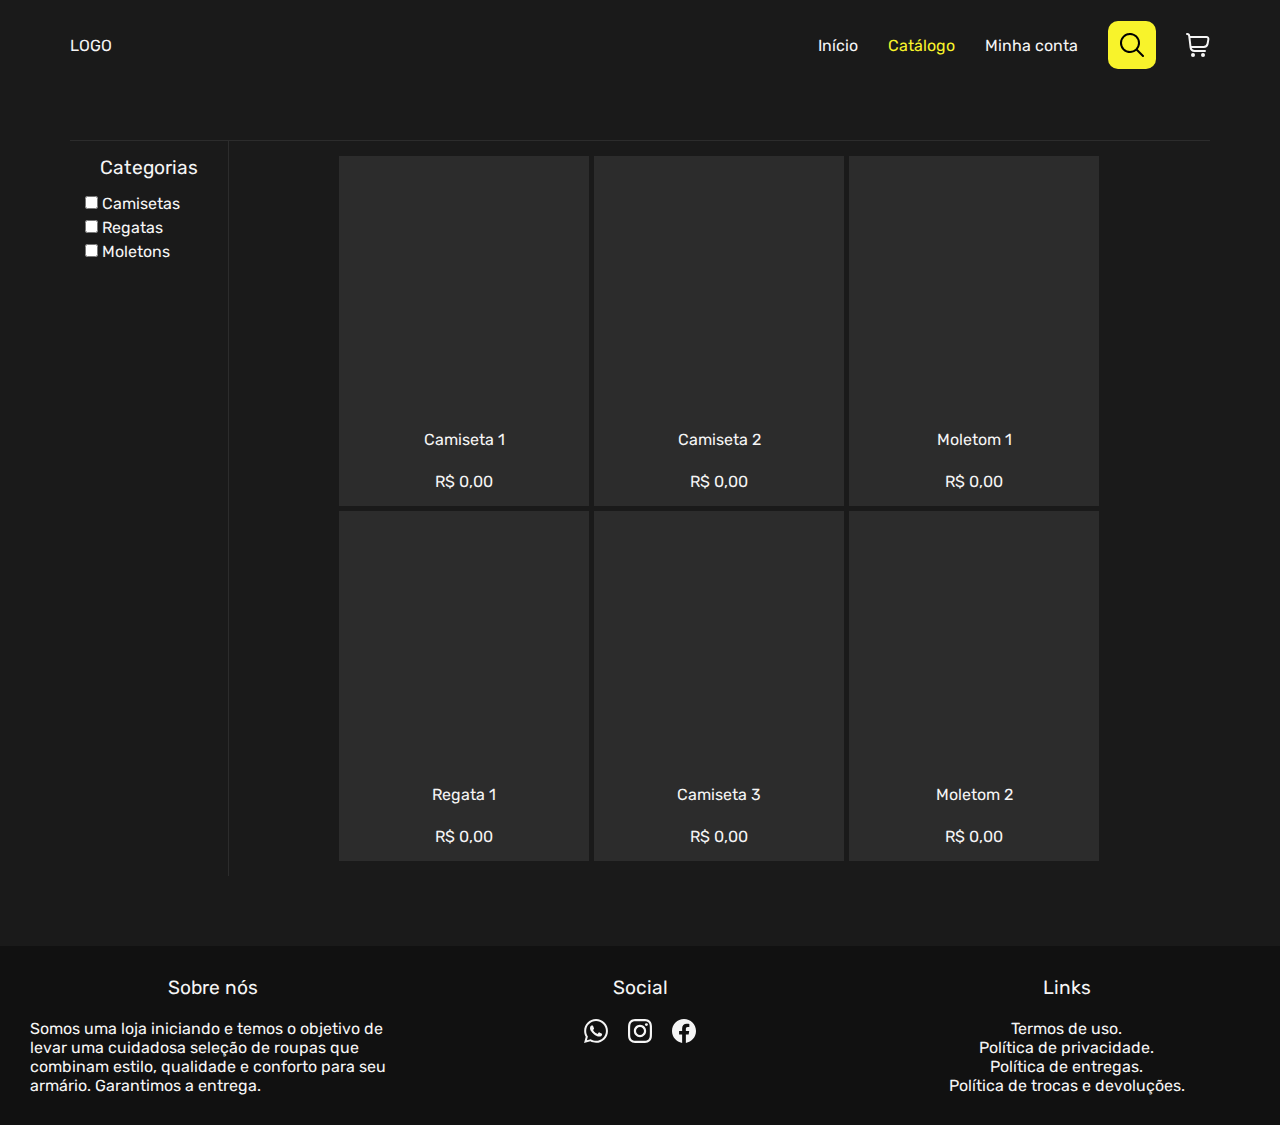
==== catalog.html @ 490992d8 "Add files via upload" ====
<!DOCTYPE html>
<html lang="en">
    <head>
        <meta charset="UTF-8">
        <meta http-equiv="X-UA-Compatible" content="IE=edge">
        <meta name="viewport" content="width=device-width, initial-scale=1.0">
        <title>Catálogo</title>
        <link rel="stylesheet" href="./styles/style.css">
        <link rel="stylesheet" href="./styles/catalogStyle.css">
        <script defer src="./scripts/script.js"></script>
        <script defer src="./scripts/catalogScript.js"></script>
    </head>
    <body>
        <!--Header-->
        <section class="header">
            <div class="logo">LOGO</div>
            <div class="menu">
                <a href="index.html">Início</a>
                <a href="catalog.html" class="current">Catálogo</a>
                <a href="conta.html">Minha conta</a>
                <form class="search-box search-box-closed">
                    <input class="search-input search-input-closed" placeholder="Sua procura">
                    <button class="search-button search-button-closed">
                        <img src="icons/search.svg" style="aspect-ratio: 1/1; width: 24px;">
                    </button>
                </form>
                <div class="cart-icon" style="width: 24px; height: 24px;">
                    <img src="icons/shopping-cart.svg" style="aspect-ratio: 1/1; width: 24px;"
                    class="filter-white">
                </div>
            </div>
        </section>

        <!--Content-section-->
        <section class="content-section">
            <div class="line"></div>
            <div class="catalog-box">
                <div class="filter-box">
                    <p>Categorias</p>
                    <div class="options">
                        <input type="checkbox" class="filter-check" id="check-camisetas" value="camiseta">
                        <label for="check-camisetas">Camisetas</label>
                    </div>
                    <div class="options">
                        <input type="checkbox" class="filter-check" id="check-regatas" value="regata">
                        <label for="check-regatas">Regatas</label>
                    </div>
                    <div class="options">
                        <input type="checkbox" class="filter-check" id="check-moletons" value="moletom">
                        <label for="check-moletons">Moletons</label>
                    </div>
                </div>
                <div class="vertical-line"></div>
                <div class="products-box">
                    <div class="product-card camiseta" onclick="window.location.href = 'product.html';">
                        <div><img src="" alt=""></div>
                        <p>Camiseta 1</p>
                        <p>R$ 0,00</p>
                    </div>
                    <div class="product-card camiseta" onclick="window.location.href = 'product.html';">
                        <div><img src="" alt=""></div>
                        <p>Camiseta 2</p>
                        <p>R$ 0,00</p>
                    </div>
                    <div class="product-card moletom" onclick="window.location.href = 'product.html';">
                        <div><img src="" alt=""></div>
                        <p>Moletom 1</p>
                        <p>R$ 0,00</p>
                    </div>
                    <div class="product-card regata" onclick="window.location.href = 'product.html';">
                        <div><img src="" alt=""></div>
                        <p>Regata 1</p>
                        <p>R$ 0,00</p>
                    </div>
                    <div class="product-card camiseta" onclick="window.location.href = 'product.html';">
                        <div><img src="" alt=""></div>
                        <p>Camiseta 3</p>
                        <p>R$ 0,00</p>
                    </div>
                    <div class="product-card moletom" onclick="window.location.href = 'product.html';">
                        <div><img src="" alt=""></div>
                        <p>Moletom 2</p>
                        <p>R$ 0,00</p>
                    </div>
                </div>
            </div>
        </section>

        <!--Footer-->
        <section class="footer">
            <div class="footer-div about">
                <p class="footer-title">Sobre nós</p>
                <p>Somos uma loja iniciando e temos o objetivo de levar uma cuidadosa seleção de roupas que combinam estilo, qualidade e conforto para seu armário. Garantimos a entrega.</p>
            </div>
            <div class="footer-div social">
                <p class="footer-title">Social</p>
                <div class="footer-socials">
                    <a href="">
                        <img src="icons/whatsapp.svg" style="aspect-ratio: 1/1; width: 24px;" class="filter-white">
                    </a>
                    <a href="">
                        <img src="icons/instagram.svg" style="aspect-ratio: 1/1; width: 24px;" class="filter-white">
                    </a>
                    <a href="">
                        <img src="icons/facebook.svg" style="aspect-ratio: 1/1; width: 24px;" class="filter-white">
                    </a>
                </div>
            </div>
            <div class="footer-div links">
                <p class="footer-title">Links</p>
                    <a href="">Termos de uso.</a>
                    <a href="">Política de privacidade.</a>
                    <a href="">Política de entregas.</a>
                    <a href="">Política de trocas e devoluções.</a>
            </div>
        </section>

    </body>
</html>
---- styles/style.css ----
@import url('https://fonts.googleapis.com/css2?family=Rubik:wght@500;600;700&display=swap');

* {
    box-sizing: border-box;
    margin: 0px;
    padding: 0px;
    font-family: 'rubik', sans-serif;

    scroll-behavior: smooth;

    --matte: rgb(44, 44, 44);
    --black-light: rgb(17, 17, 17);
    --black-lighter: rgb(26, 26, 26);
    --gray: rgb(136, 136, 136);
    --gray-lighter: rgb(179, 179, 179);
    --white: rgb(245, 245, 245);
    --gold: rgb(248, 243, 43);
}

.filter-white {
    filter: invert(100%) sepia(0%) saturate(0%) hue-rotate(303deg) brightness(112%) contrast(92%);
}

body {
    overflow-x: hidden;

    display: flex;
    flex-direction: column;
}

/*----------Header----------*/
.header {
    width: 100%;
    height: 70px;

    padding-top: 20px;
    background-color: var(--black-lighter);
    color: var(--white);

    display: flex;
    align-items: center;
    justify-content: center;
}

/*Logo*/
.logo {
    margin-left: 70px;
    margin-right: auto;

    height: 100%;

    display: flex;
    align-items: center;
    justify-content: center;
}

/*Menu*/
.menu {
    margin-left: auto;
    margin-right: 70px;

    height: 100%;

    display: flex;
    align-items: center;
}

.menu a {
    height: 100%;

    padding-left: 15px;
    padding-right: 15px;
    color: var(--white);
    text-decoration: none;
    white-space: nowrap;

    display: flex;
    justify-content: center;
    align-items: center;
}

.menu a:hover {
    color: var(--gray-lighter);
}

.menu a.current {
    color: var(--gold);
}

.menu .search-box {
    margin-left: 15px;
    margin-right: 15px;

    width: 350px;

    background-color: var(--matte);
    border-radius: 10px;

    display: flex;
    justify-content: flex-end;

    transition: 1s
}

.menu .search-input {
    width: calc(100% - 48px);
    height: 48px;

    padding: 0px 15px;
    color: var(--white);
    border-top-left-radius: inherit;
    border-bottom-left-radius: inherit;
    background: none;
    border: none;

    transition: 1s;
}

.menu .search-input:focus {
    outline-width: 0;
}

.menu .search-button {
    padding: 12px;
    background-color: var(--gold);
    border-top-right-radius: inherit;
    border-bottom-right-radius: inherit;
    border: none;

    display: flex;
    justify-content: center;
    align-items: center;

    transition: 1s
}

.menu .search-button:hover {
    cursor: pointer;
}

.menu .search-box-closed {
    width: 48px;
}

.menu .search-input-closed {
    width: 0px;
}

.menu .search-button-closed {
    border-top-left-radius: inherit;
    border-bottom-left-radius: inherit;
}

.menu .cart-icon {
    margin-left: 15px;
}

.menu .cart-icon:hover {
    cursor: pointer;
}

.menu .cart-icon:hover > img {
    filter: invert(87%) sepia(80%) saturate(589%) hue-rotate(339deg) brightness(109%) contrast(94%);
}

/*----------Footer----------*/
.footer {
    width: 100%;

    background-color: var(--black-light);

    display: flex;
    align-items:flex-start;
    justify-content:space-evenly;
}

.footer-div {
    width: 100%;
    height: 100%;
    padding: 30px;
    color: var(--white);

    display: flex;
    flex-direction: column;
    justify-content: flex-start;
    align-items: center;
}

.footer-title {
    margin-bottom: 20px;
    font-size: larger;
}

.footer-socials {
    display: flex;
    gap: 20px;
}

.footer-div a {
    color: var(--white);
    text-decoration: none;
}
---- styles/catalogStyle.css ----
/*----------Content-section----------*/
.content-section {
    width: 100%;
    height: fit-content;
    min-height: calc(100vh - 70px);

    padding: 70px;
    background-color: var(--black-lighter);

    display: flex;
    flex-direction: column;
    align-items: center;
}

.line {
    width: 100%;
    height: 1px;

    background-color: var(--matte);
}

.catalog-box {
    width: 100%;
    height: 100%;

    display: flex;
    justify-content: center;
}

.filter-box {
    height: 100%;
    padding: 0px 15px;

    display: flex;
    flex-direction: column;
}

.filter-box p {
    margin: 15px;

    font-size: larger;
    color: var(--white);

    align-self: center;
}

.filter-box .options {
    margin-bottom: 5px;
    color: var(--white);
}

.options input, label {
    cursor: pointer;
    white-space: nowrap;
}

.vertical-line {
    width: 1px;
    min-height: 100%;

    background-color: var(--matte);
}

.products-box {
    width: 100%;
    height: 100%;

    padding: 15px;

    display: grid;
    grid-template-columns: repeat(auto-fill, 250px);
    grid-auto-rows: 350px;
    gap: 5px;
    justify-content: center;
}

/*Product-card*/
.product-card {
    width: 250px;
    min-width: 250px;
    height: 350px;

    padding-bottom: 15px;
    background-color: var(--matte);

    display: flex;
    flex-direction: column;
    justify-content: space-between;
    align-items: center;
}

.product-card div {
    width: 250px;
    height: 250px;

    background-color: var(--matte);
}

.product-card p {
    width: 250px;

    padding-left: 10px;
    padding-right: 10px;

    white-space: nowrap;
    overflow: hidden;
    text-overflow: ellipsis;

    font-size: medium;
    text-align: center;
    color: var(--white);
}

.product-card:hover {
    cursor: pointer;
}
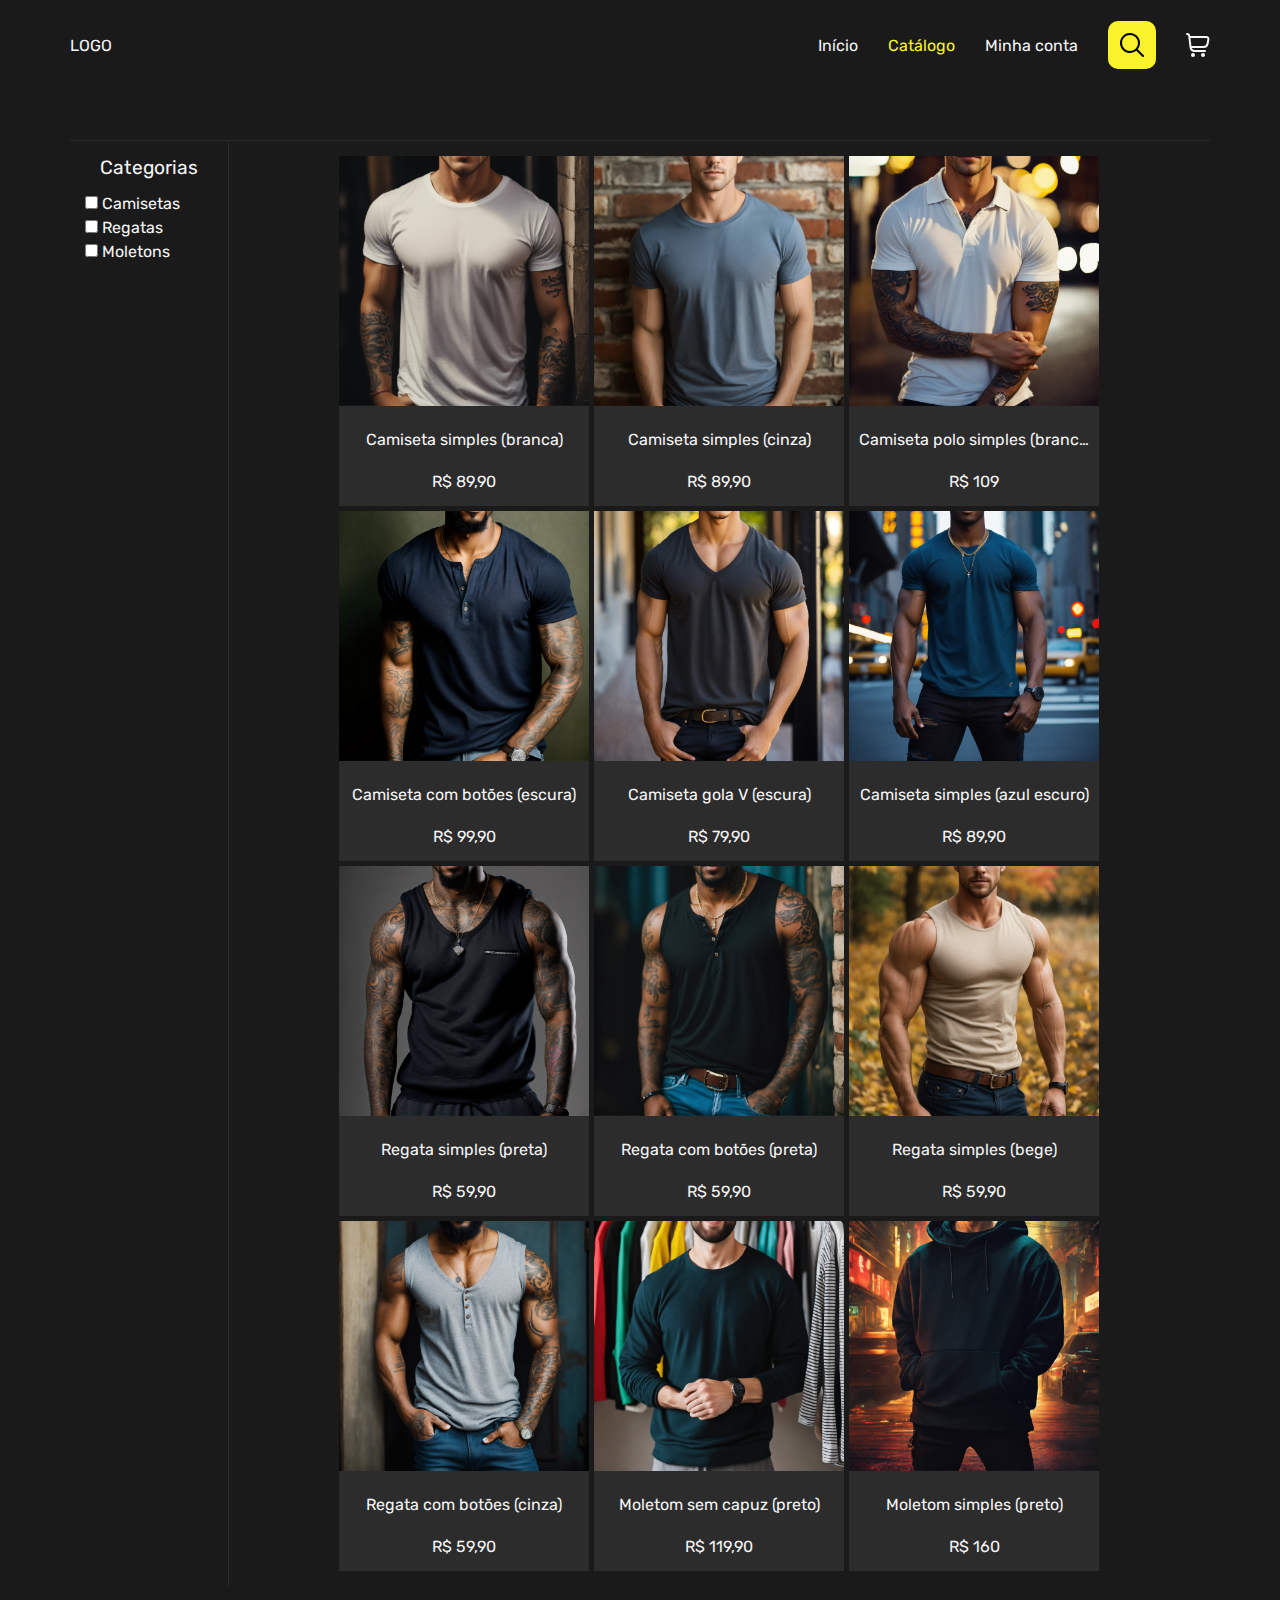
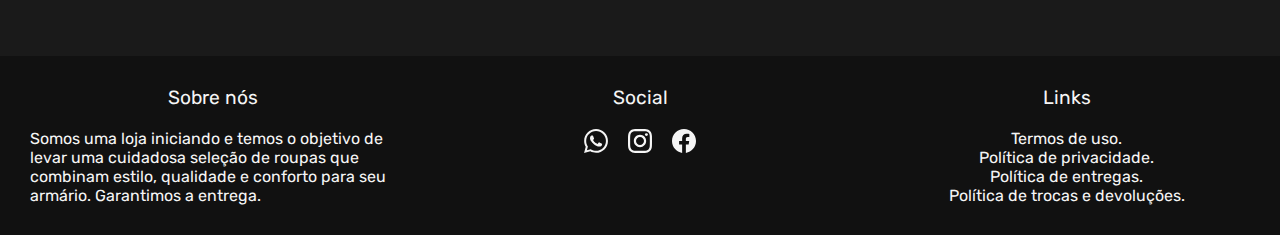
==== commit 0e4168f6: "Add files via upload" ====
--- a/catalog.html
+++ b/catalog.html
@@ -18,9 +18,9 @@
                 <a href="index.html">Início</a>
                 <a href="catalog.html" class="current">Catálogo</a>
                 <a href="conta.html">Minha conta</a>
-                <form class="search-box search-box-closed">
-                    <input class="search-input search-input-closed" placeholder="Sua procura">
-                    <button class="search-button search-button-closed">
+                <form class="search-box search-box-closed" action="catalog.html" method="get" autocomplete="off">
+                    <input class="search-input search-input-closed" placeholder="Sua procura" name="search">
+                    <button class="search-button search-button-closed" type="submit">
                         <img src="icons/search.svg" style="aspect-ratio: 1/1; width: 24px;">
                     </button>
                 </form>
@@ -51,36 +51,103 @@
                     </div>
                 </div>
                 <div class="vertical-line"></div>
+                <!--PRODUCTS PRODUCTS PRODUCTS PRODUCTS PRODUCTS-->
                 <div class="products-box">
-                    <div class="product-card camiseta" onclick="window.location.href = 'product.html';">
-                        <div><img src="" alt=""></div>
-                        <p>Camiseta 1</p>
-                        <p>R$ 0,00</p>
+                    <div class="product-card camiseta" onclick="redirectToProductPage(this);"
+                    data-image="productImages/Camiseta simples (branca).jpg"
+                    data-name="Camiseta simples (branca)"
+                    data-price=89.90>
+                        <div><img src="productImages/Camiseta simples (branca).jpg" style="aspect-ratio: 1/1; width: 250px;"></div>
+                        <p>Camiseta simples (branca)</p>
+                        <p>R$ 89,90</p>
                     </div>
-                    <div class="product-card camiseta" onclick="window.location.href = 'product.html';">
-                        <div><img src="" alt=""></div>
-                        <p>Camiseta 2</p>
-                        <p>R$ 0,00</p>
+                    <div class="product-card camiseta" onclick="redirectToProductPage(this);"
+                    data-image="productImages/Camiseta simples (cinza).jpg"
+                    data-name="Camiseta simples (cinza)"
+                    data-price=89.90>
+                        <div><img src="productImages/Camiseta simples (cinza).jpg" style="aspect-ratio: 1/1; width: 250px;"></div>
+                        <p>Camiseta simples (cinza)</p>
+                        <p>R$ 89,90</p>
                     </div>
-                    <div class="product-card moletom" onclick="window.location.href = 'product.html';">
-                        <div><img src="" alt=""></div>
-                        <p>Moletom 1</p>
-                        <p>R$ 0,00</p>
+                    <div class="product-card camiseta" onclick="redirectToProductPage(this);"
+                    data-image="productImages/Camiseta polo simples (branca).jpg"
+                    data-name="Camiseta polo simples (branca)"
+                    data-price=109>
+                        <div><img src="productImages/Camiseta polo simples (branca).jpg" style="aspect-ratio: 1/1; width: 250px;"></div>
+                        <p>Camiseta polo simples (branca)</p>
+                        <p>R$ 109</p>
                     </div>
-                    <div class="product-card regata" onclick="window.location.href = 'product.html';">
-                        <div><img src="" alt=""></div>
-                        <p>Regata 1</p>
-                        <p>R$ 0,00</p>
+                    <div class="product-card camiseta" onclick="redirectToProductPage(this);"
+                    data-image="productImages/Camiseta com botões (escura).jpg"
+                    data-name="Camiseta com botões (escura)"
+                    data-price=99.90>
+                        <div><img src="productImages/Camiseta com botões (escura).jpg" style="aspect-ratio: 1/1; width: 250px;"></div>
+                        <p>Camiseta com botões (escura)</p>
+                        <p>R$ 99,90</p>
                     </div>
-                    <div class="product-card camiseta" onclick="window.location.href = 'product.html';">
-                        <div><img src="" alt=""></div>
-                        <p>Camiseta 3</p>
-                        <p>R$ 0,00</p>
+                    <div class="product-card camiseta" onclick="redirectToProductPage(this);"
+                    data-image="productImages/Camiseta gola V (escura).jpg"
+                    data-name="Camiseta gola V (escura)"
+                    data-price=79.90>
+                        <div><img src="productImages/Camiseta gola V (escura).jpg" style="aspect-ratio: 1/1; width: 250px;"></div>
+                        <p>Camiseta gola V (escura)</p>
+                        <p>R$ 79,90</p>
                     </div>
-                    <div class="product-card moletom" onclick="window.location.href = 'product.html';">
-                        <div><img src="" alt=""></div>
-                        <p>Moletom 2</p>
-                        <p>R$ 0,00</p>
+                    <div class="product-card camiseta" onclick="redirectToProductPage(this);"
+                    data-image="productImages/Camiseta simples (azul escuro).jpg"
+                    data-name="Camiseta simples (azul escuro)"
+                    data-price=89.90>
+                        <div><img src="productImages/Camiseta simples (azul escuro).jpg" style="aspect-ratio: 1/1; width: 250px;"></div>
+                        <p>Camiseta simples (azul escuro)</p>
+                        <p>R$ 89,90</p>
+                    </div>
+                    <div class="product-card regata" onclick="redirectToProductPage(this);"
+                    data-image="productImages/Regata simples (preta).jpg"
+                    data-name="Regata simples (preta)"
+                    data-price=59.90>
+                        <div><img src="productImages/Regata simples (preta).jpg" style="aspect-ratio: 1/1; width: 250px;"></div>
+                        <p>Regata simples (preta)</p>
+                        <p>R$ 59,90</p>
+                    </div>
+                    <div class="product-card regata" onclick="redirectToProductPage(this);"
+                    data-image="productImages/Regata com botões (preta).jpg"
+                    data-name="Regata com botões (preta)"
+                    data-price=59.90>
+                        <div><img src="productImages/Regata com botões (preta).jpg" style="aspect-ratio: 1/1; width: 250px;"></div>
+                        <p>Regata com botões (preta)</p>
+                        <p>R$ 59,90</p>
+                    </div>
+                    <div class="product-card regata" onclick="redirectToProductPage(this);"
+                    data-image="productImages/Regata simples (bege).jpg"
+                    data-name="Regata simples (bege)"
+                    data-price=59.90>
+                        <div><img src="productImages/Regata simples (bege).jpg" style="aspect-ratio: 1/1; width: 250px;"></div>
+                        <p>Regata simples (bege)</p>
+                        <p>R$ 59,90</p>
+                    </div>
+                    <div class="product-card regata" onclick="redirectToProductPage(this);"
+                    data-image="productImages/Regata com botões (cinza).jpg"
+                    data-name="Regata com botões (cinza)"
+                    data-price=59.90>
+                        <div><img src="productImages/Regata com botões (cinza).jpg" style="aspect-ratio: 1/1; width: 250px;"></div>
+                        <p>Regata com botões (cinza)</p>
+                        <p>R$ 59,90</p>
+                    </div>
+                    <div class="product-card moletom" onclick="redirectToProductPage(this);"
+                    data-image="productImages/Moletom sem capuz (preto).jpg"
+                    data-name="Moletom sem capuz (preto)"
+                    data-price=119.90>
+                        <div><img src="productImages/Moletom sem capuz (preto).jpg" style="aspect-ratio: 1/1; width: 250px;"></div>
+                        <p>Moletom sem capuz (preto)</p>
+                        <p>R$ 119,90</p>
+                    </div>
+                    <div class="product-card moletom" onclick="redirectToProductPage(this);"
+                    data-image="productImages/Moletom simples (preto).jpg"
+                    data-name="Moletom simples (preto)"
+                    data-price=160>
+                        <div><img src="productImages/Moletom simples (preto).jpg" style="aspect-ratio: 1/1; width: 250px;"></div>
+                        <p>Moletom simples (preto)</p>
+                        <p>R$ 160</p>
                     </div>
                 </div>
             </div>
